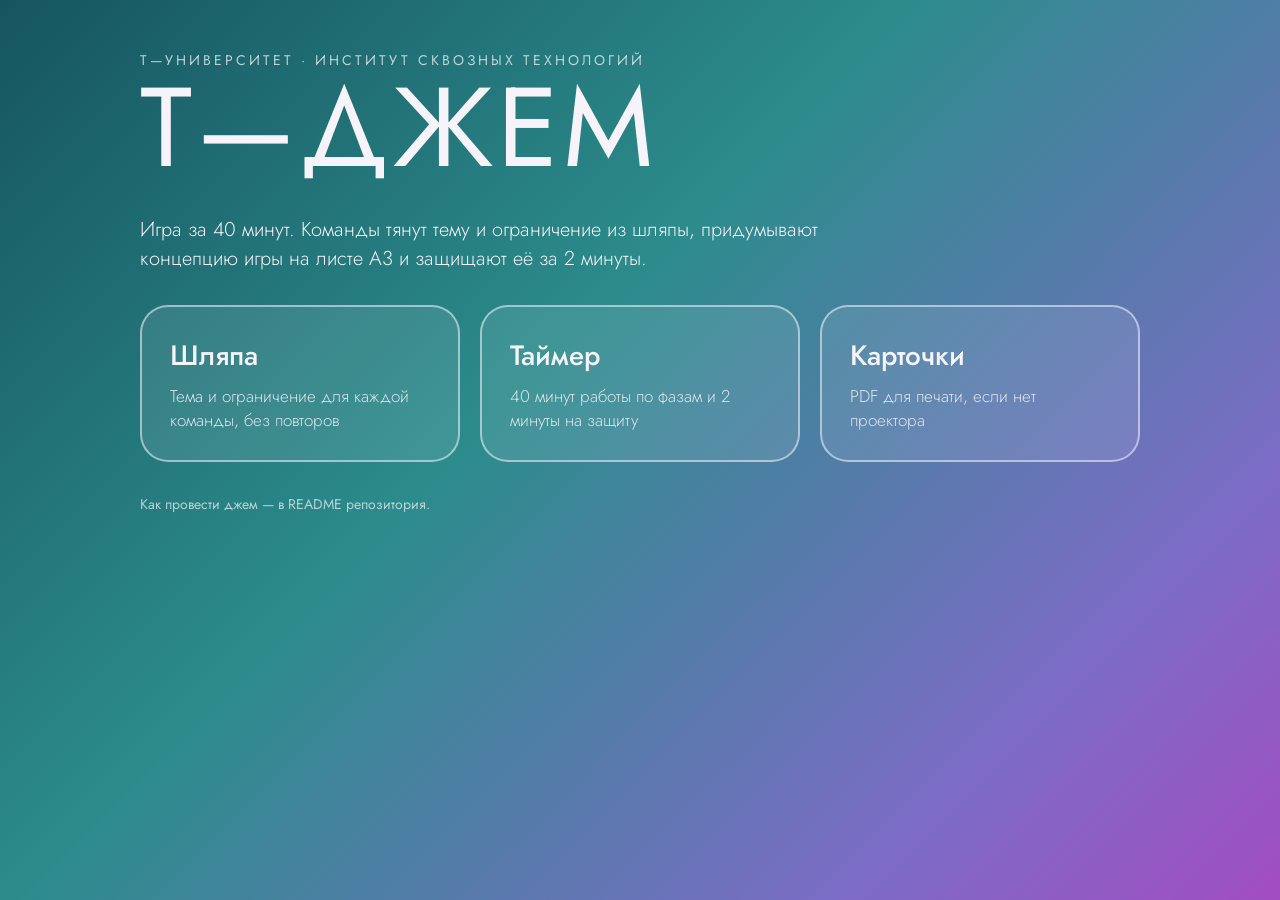
==== index.html @ 627bd428 "Add T-Jam hat, timer, print cards and guide" ====
<!doctype html>
<html lang="ru">
<head>
<meta charset="utf-8">
<meta name="viewport" content="width=device-width, initial-scale=1">
<title>Т—ДЖЕМ</title>
<link rel="stylesheet" href="https://fonts.googleapis.com/css2?family=Jost:wght@300..700&display=swap">
<style>
  * { box-sizing: border-box; margin: 0; padding: 0; }
  body { min-height: 100vh; background: linear-gradient(135deg, #165560 0%, #2C8C8C 42%, #7C6CC6 80%, #A24DC2 100%) fixed, #165560; color: #F6F4FA; font-family: 'Jost', 'Trebuchet MS', Arial, sans-serif; padding: 48px clamp(16px, 5vw, 64px); }
  .wrap { max-width: 1000px; margin: 0 auto; display: flex; flex-direction: column; gap: 32px; }
  small { font-size: 14px; letter-spacing: 3px; text-transform: uppercase; opacity: .75; }
  h1 { font-size: clamp(48px, 9vw, 112px); font-weight: 400; letter-spacing: 4px; line-height: 1; }
  p.lead { font-size: 20px; font-weight: 300; max-width: 60ch; }
  .grid { display: grid; grid-template-columns: repeat(auto-fit, minmax(min(100%, 280px), 1fr)); gap: 20px; }
  a.card { display: flex; flex-direction: column; gap: 8px; padding: 28px; border: 2px solid rgba(246,244,250,.55); border-radius: 28px; background: rgba(246,244,250,.1); color: inherit; text-decoration: none; transition: background .2s, transform .2s; }
  a.card:hover, a.card:focus-visible { background: rgba(246,244,250,.2); transform: translateY(-2px); outline: none; }
  a.card b { font-size: 28px; font-weight: 500; }
  a.card span { font-size: 17px; font-weight: 300; opacity: .85; }
  footer { font-size: 14px; opacity: .7; }
</style>
</head>
<body>
<div class="wrap">
  <div><small>Т—Университет · Институт сквозных технологий</small><h1>Т—ДЖЕМ</h1></div>
  <p class="lead">Игра за 40 минут. Команды тянут тему и ограничение из шляпы, придумывают концепцию игры на листе А3 и защищают её за 2 минуты.</p>
  <div class="grid">
    <a class="card" href="hat.html"><b>Шляпа</b><span>Тема и ограничение для каждой команды, без повторов</span></a>
    <a class="card" href="timer.html"><b>Таймер</b><span>40 минут работы по фазам и 2 минуты на защиту</span></a>
    <a class="card" href="print/cards.pdf"><b>Карточки</b><span>PDF для печати, если нет проектора</span></a>
  </div>
  <footer>Как провести джем — в README репозитория.</footer>
</div>
</body>
</html>
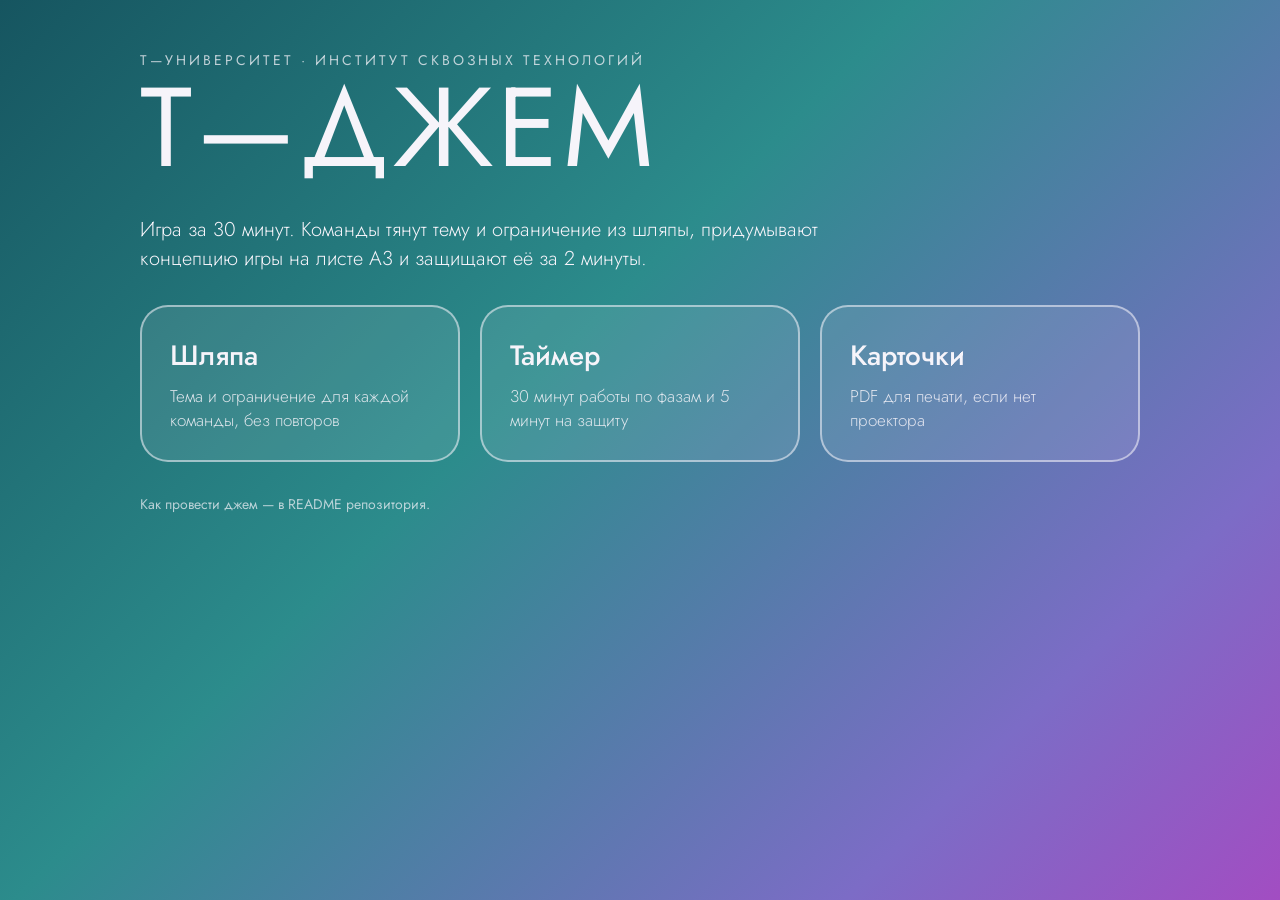
==== commit 3c7e6d78: "Update remaining 40-minute mentions" ====
--- a/index.html
+++ b/index.html
@@ -23,10 +23,10 @@
 <body>
 <div class="wrap">
   <div><small>Т—Университет · Институт сквозных технологий</small><h1>Т—ДЖЕМ</h1></div>
-  <p class="lead">Игра за 40 минут. Команды тянут тему и ограничение из шляпы, придумывают концепцию игры на листе А3 и защищают её за 2 минуты.</p>
+  <p class="lead">Игра за 30 минут. Команды тянут тему и ограничение из шляпы, придумывают концепцию игры на листе А3 и защищают её за 2 минуты.</p>
   <div class="grid">
     <a class="card" href="hat.html"><b>Шляпа</b><span>Тема и ограничение для каждой команды, без повторов</span></a>
-    <a class="card" href="timer.html"><b>Таймер</b><span>40 минут работы по фазам и 2 минуты на защиту</span></a>
+    <a class="card" href="timer.html"><b>Таймер</b><span>30 минут работы по фазам и 5 минут на защиту</span></a>
     <a class="card" href="print/cards.pdf"><b>Карточки</b><span>PDF для печати, если нет проектора</span></a>
   </div>
   <footer>Как провести джем — в README репозитория.</footer>
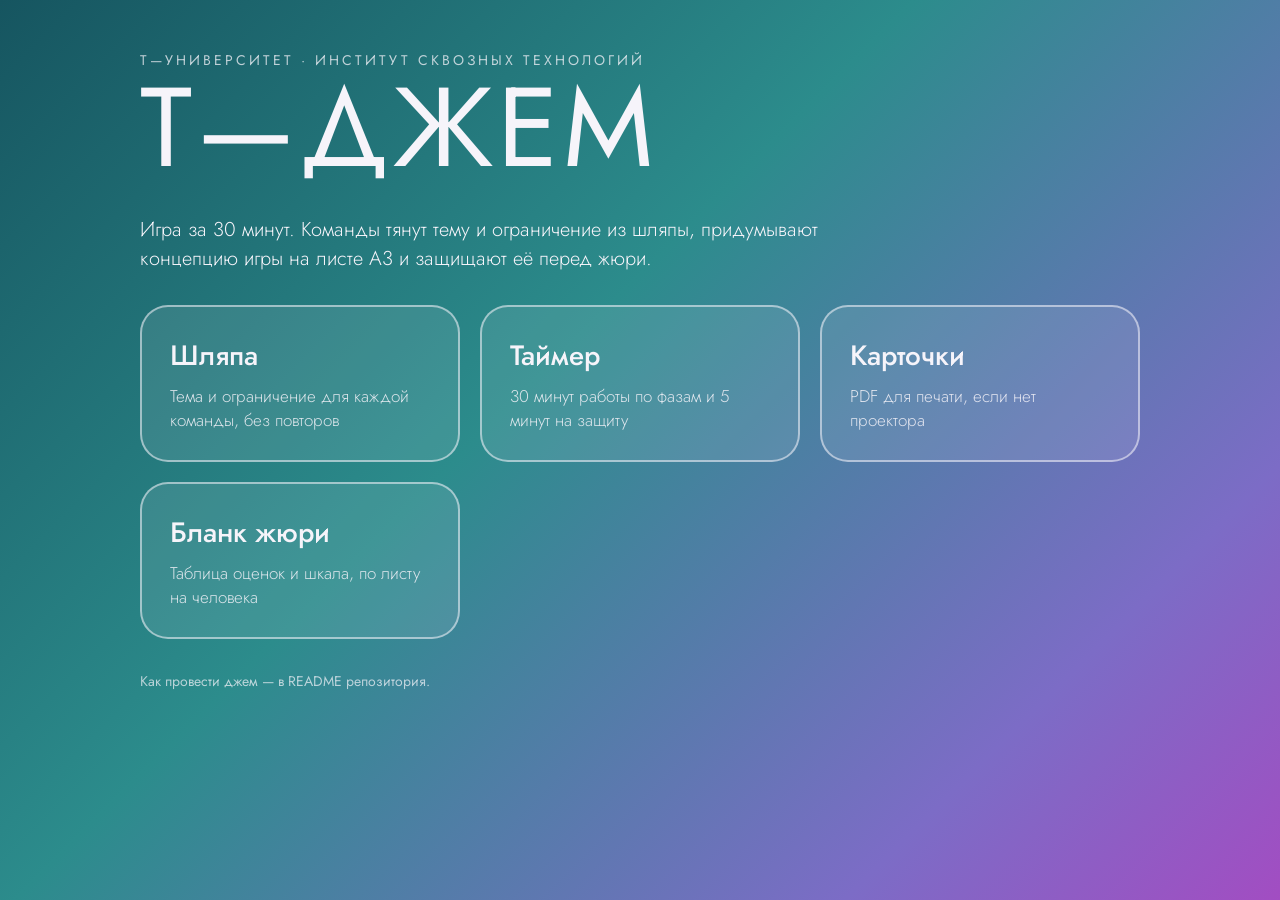
==== commit e7572d5c: "Link jury sheet from index" ====
--- a/index.html
+++ b/index.html
@@ -23,11 +23,12 @@
 <body>
 <div class="wrap">
   <div><small>Т—Университет · Институт сквозных технологий</small><h1>Т—ДЖЕМ</h1></div>
-  <p class="lead">Игра за 30 минут. Команды тянут тему и ограничение из шляпы, придумывают концепцию игры на листе А3 и защищают её за 2 минуты.</p>
+  <p class="lead">Игра за 30 минут. Команды тянут тему и ограничение из шляпы, придумывают концепцию игры на листе А3 и защищают её перед жюри.</p>
   <div class="grid">
     <a class="card" href="hat.html"><b>Шляпа</b><span>Тема и ограничение для каждой команды, без повторов</span></a>
     <a class="card" href="timer.html"><b>Таймер</b><span>30 минут работы по фазам и 5 минут на защиту</span></a>
     <a class="card" href="print/cards.pdf"><b>Карточки</b><span>PDF для печати, если нет проектора</span></a>
+    <a class="card" href="print/jury.pdf"><b>Бланк жюри</b><span>Таблица оценок и шкала, по листу на человека</span></a>
   </div>
   <footer>Как провести джем — в README репозитория.</footer>
 </div>
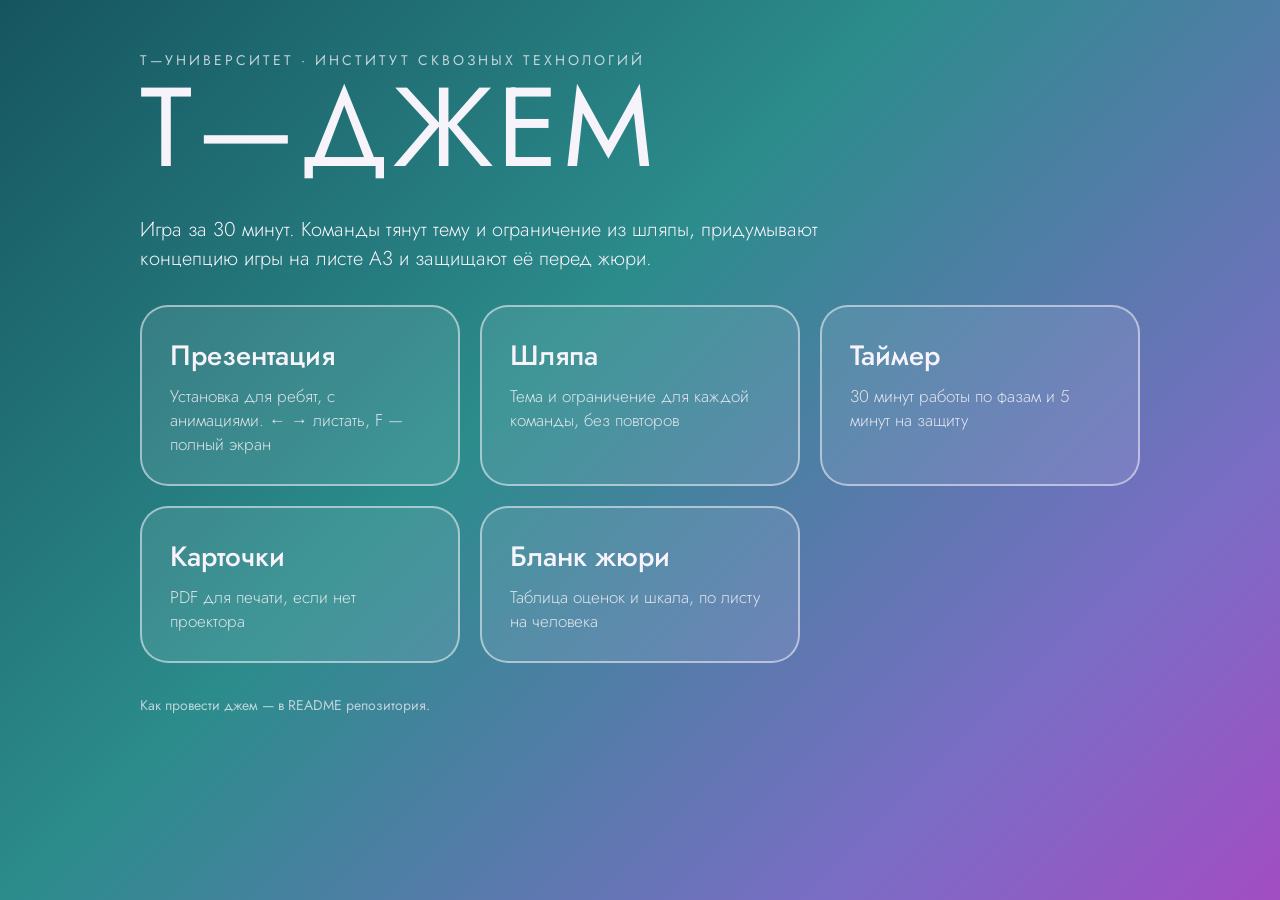
==== commit 07094bdd: "Add animated presentation" ====
--- a/index.html
+++ b/index.html
@@ -25,6 +25,7 @@
   <div><small>Т—Университет · Институт сквозных технологий</small><h1>Т—ДЖЕМ</h1></div>
   <p class="lead">Игра за 30 минут. Команды тянут тему и ограничение из шляпы, придумывают концепцию игры на листе А3 и защищают её перед жюри.</p>
   <div class="grid">
+    <a class="card" href="slides.html"><b>Презентация</b><span>Установка для ребят, с анимациями. ← → листать, F — полный экран</span></a>
     <a class="card" href="hat.html"><b>Шляпа</b><span>Тема и ограничение для каждой команды, без повторов</span></a>
     <a class="card" href="timer.html"><b>Таймер</b><span>30 минут работы по фазам и 5 минут на защиту</span></a>
     <a class="card" href="print/cards.pdf"><b>Карточки</b><span>PDF для печати, если нет проектора</span></a>
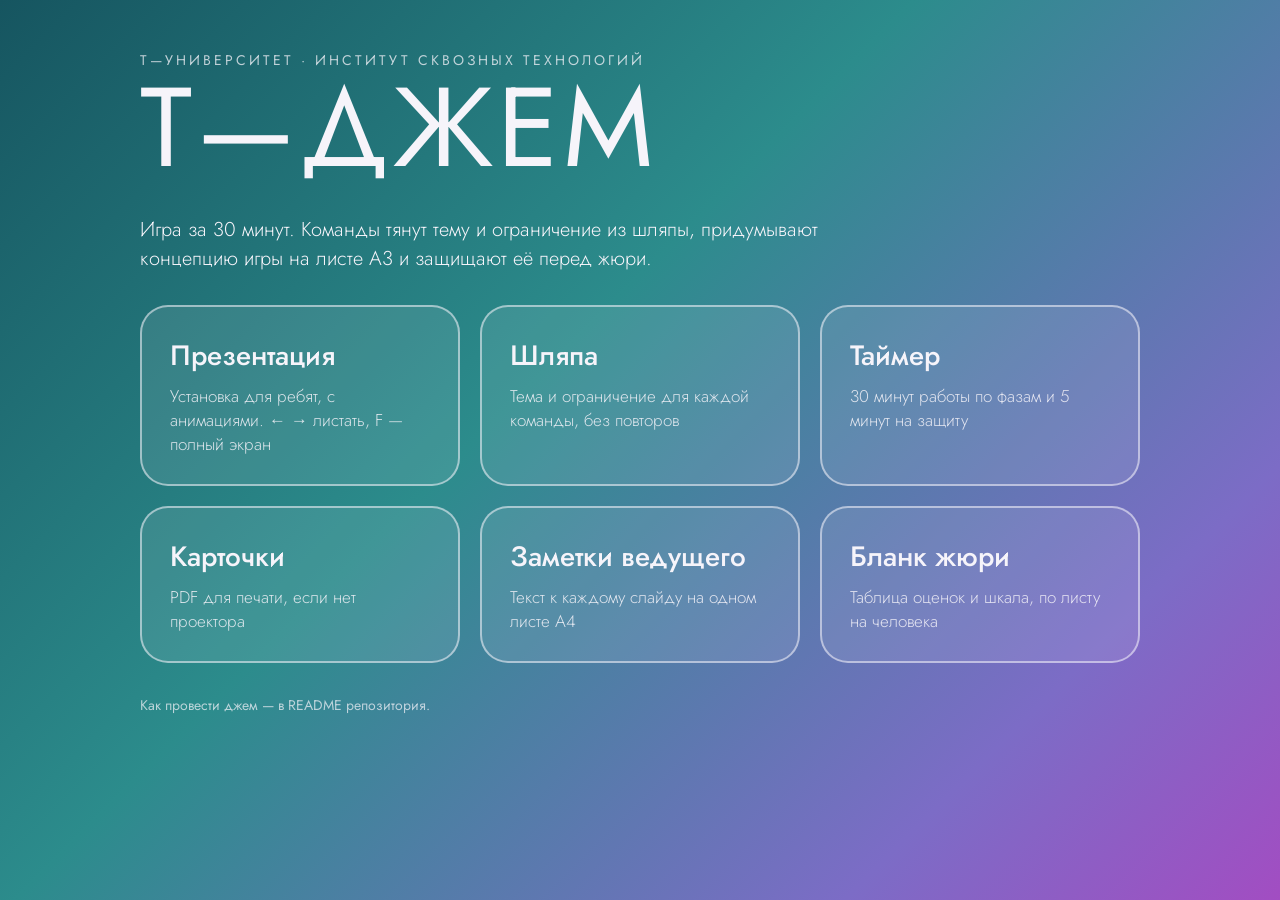
==== commit e5a77b25: "Add printable speaker notes" ====
--- a/index.html
+++ b/index.html
@@ -29,6 +29,7 @@
     <a class="card" href="hat.html"><b>Шляпа</b><span>Тема и ограничение для каждой команды, без повторов</span></a>
     <a class="card" href="timer.html"><b>Таймер</b><span>30 минут работы по фазам и 5 минут на защиту</span></a>
     <a class="card" href="print/cards.pdf"><b>Карточки</b><span>PDF для печати, если нет проектора</span></a>
+    <a class="card" href="print/notes.pdf"><b>Заметки ведущего</b><span>Текст к каждому слайду на одном листе A4</span></a>
     <a class="card" href="print/jury.pdf"><b>Бланк жюри</b><span>Таблица оценок и шкала, по листу на человека</span></a>
   </div>
   <footer>Как провести джем — в README репозитория.</footer>
